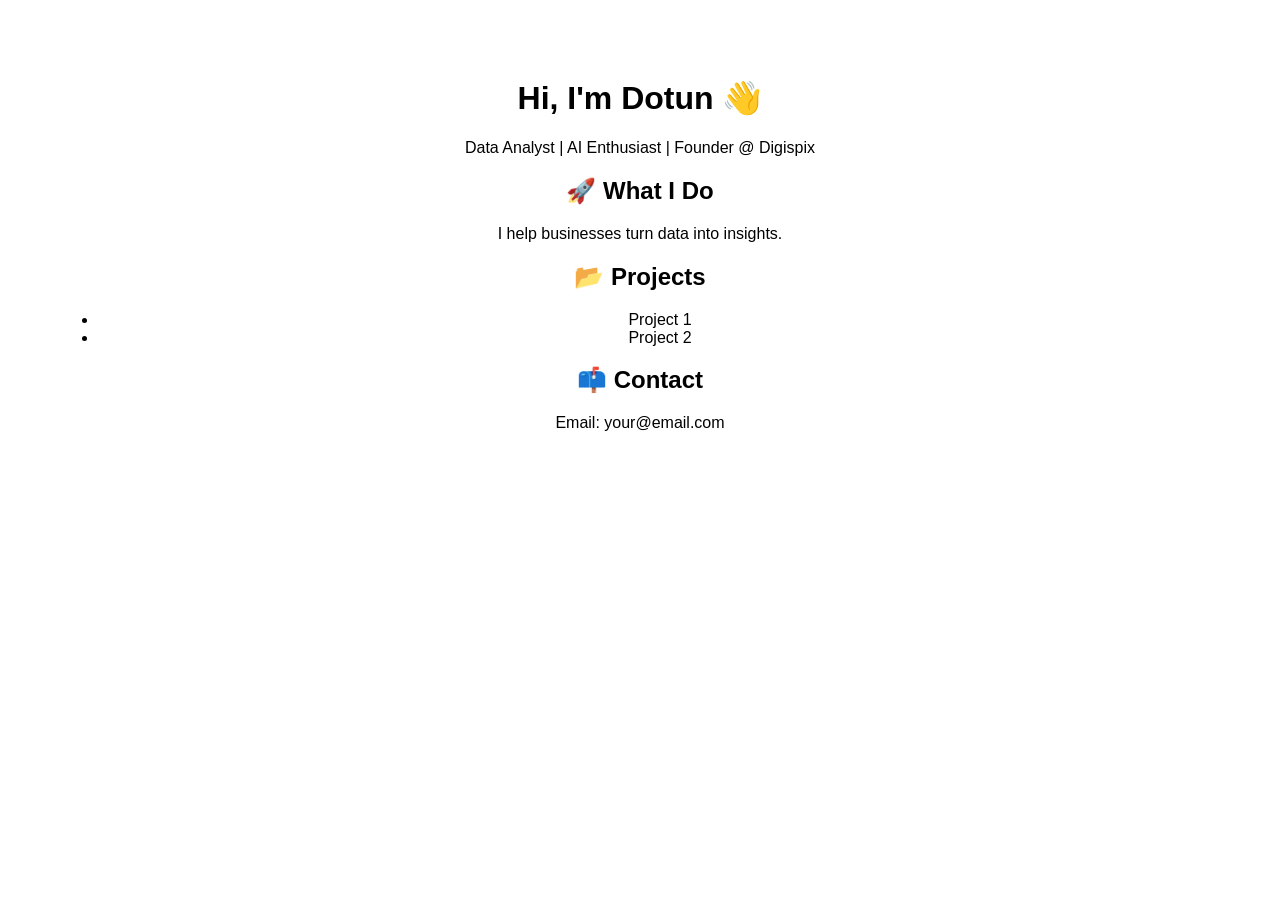
==== index.html @ e9aaa202 "Initialize HTML structure for personal portfolio webpage - Created index.html as the main entry poin" ====
<!DOCTYPE html>
<html>
<head>
  <title>Dotun Odumosu</title>
  <meta name="viewport" content="width=device-width, initial-scale=1">
</head>
<body style="font-family: Arial; text-align:center; padding:50px;">
  <h1>Hi, I'm Dotun 👋</h1>
  <p>Data Analyst | AI Enthusiast | Founder @ Digispix</p>

  <h2>🚀 What I Do</h2>
  <p>I help businesses turn data into insights.</p>

  <h2>📂 Projects</h2>
  <ul>
    <li>Project 1</li>
    <li>Project 2</li>
  </ul>

  <h2>📫 Contact</h2>
  <p>Email: your@email.com</p>
</body>
</html>
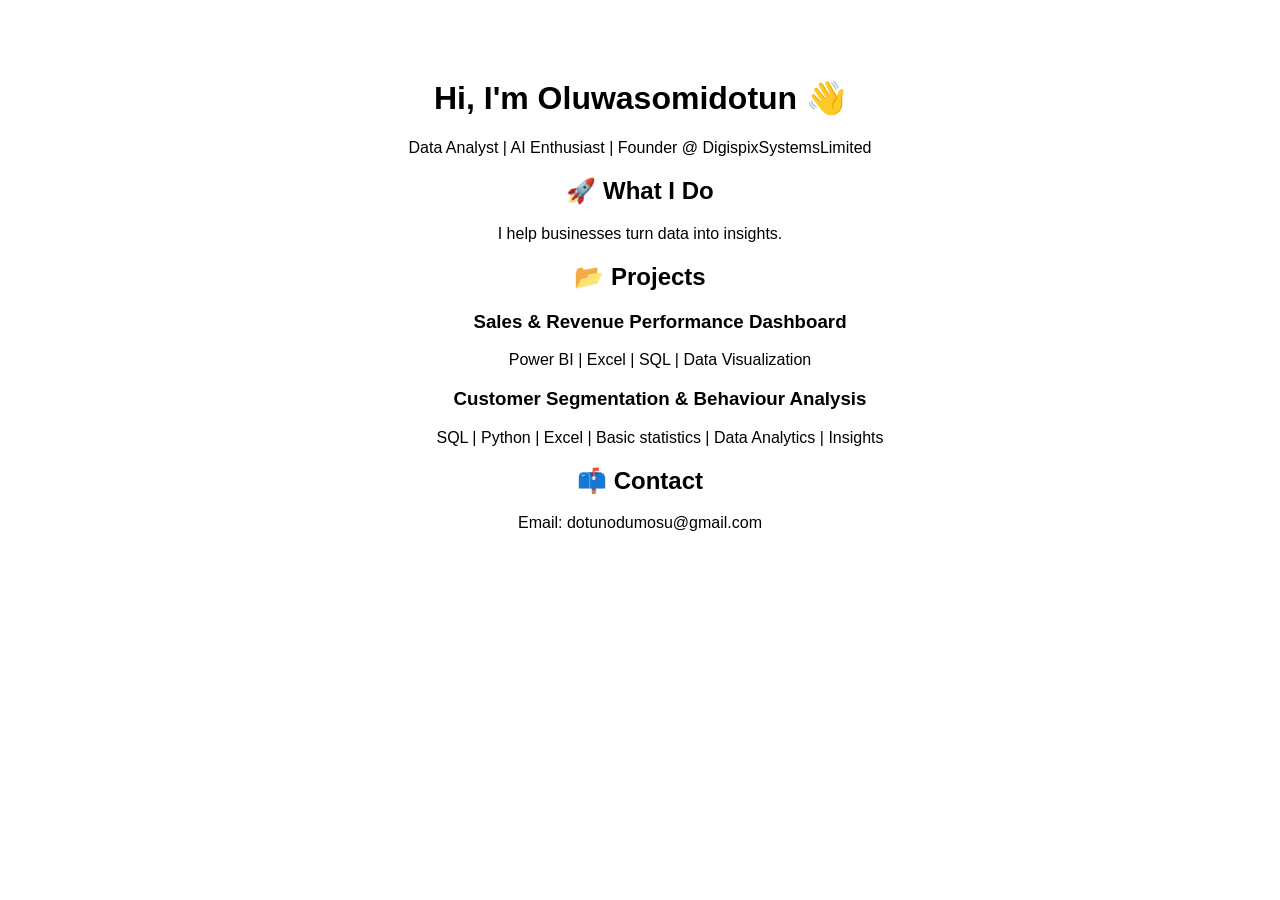
==== commit 54239c08: "Update personal information in index.html" ====
--- a/index.html
+++ b/index.html
@@ -1,23 +1,26 @@
 <!DOCTYPE html>
 <html>
 <head>
-  <title>Dotun Odumosu</title>
+  <title>Oluwasomidotun Odumosu</title>
   <meta name="viewport" content="width=device-width, initial-scale=1">
 </head>
 <body style="font-family: Arial; text-align:center; padding:50px;">
-  <h1>Hi, I'm Dotun 👋</h1>
-  <p>Data Analyst | AI Enthusiast | Founder @ Digispix</p>
+  <h1>Hi, I'm Oluwasomidotun 👋</h1>
+  <p>Data Analyst | AI Enthusiast | Founder @ DigispixSystemsLimited</p>
 
   <h2>🚀 What I Do</h2>
   <p>I help businesses turn data into insights.</p>
 
   <h2>📂 Projects</h2>
   <ul>
-    <li>Project 1</li>
-    <li>Project 2</li>
+    <h3>Sales & Revenue Performance Dashboard</h3>
+    <p>Power BI | Excel | SQL | Data Visualization</p>
+
+    <h3>Customer Segmentation & Behaviour Analysis</h3>
+    <p>SQL | Python | Excel | Basic statistics | Data Analytics | Insights</p>
   </ul>
 
   <h2>📫 Contact</h2>
-  <p>Email: your@email.com</p>
+  <p>Email: dotunodumosu@gmail.com</p>
 </body>
 </html>
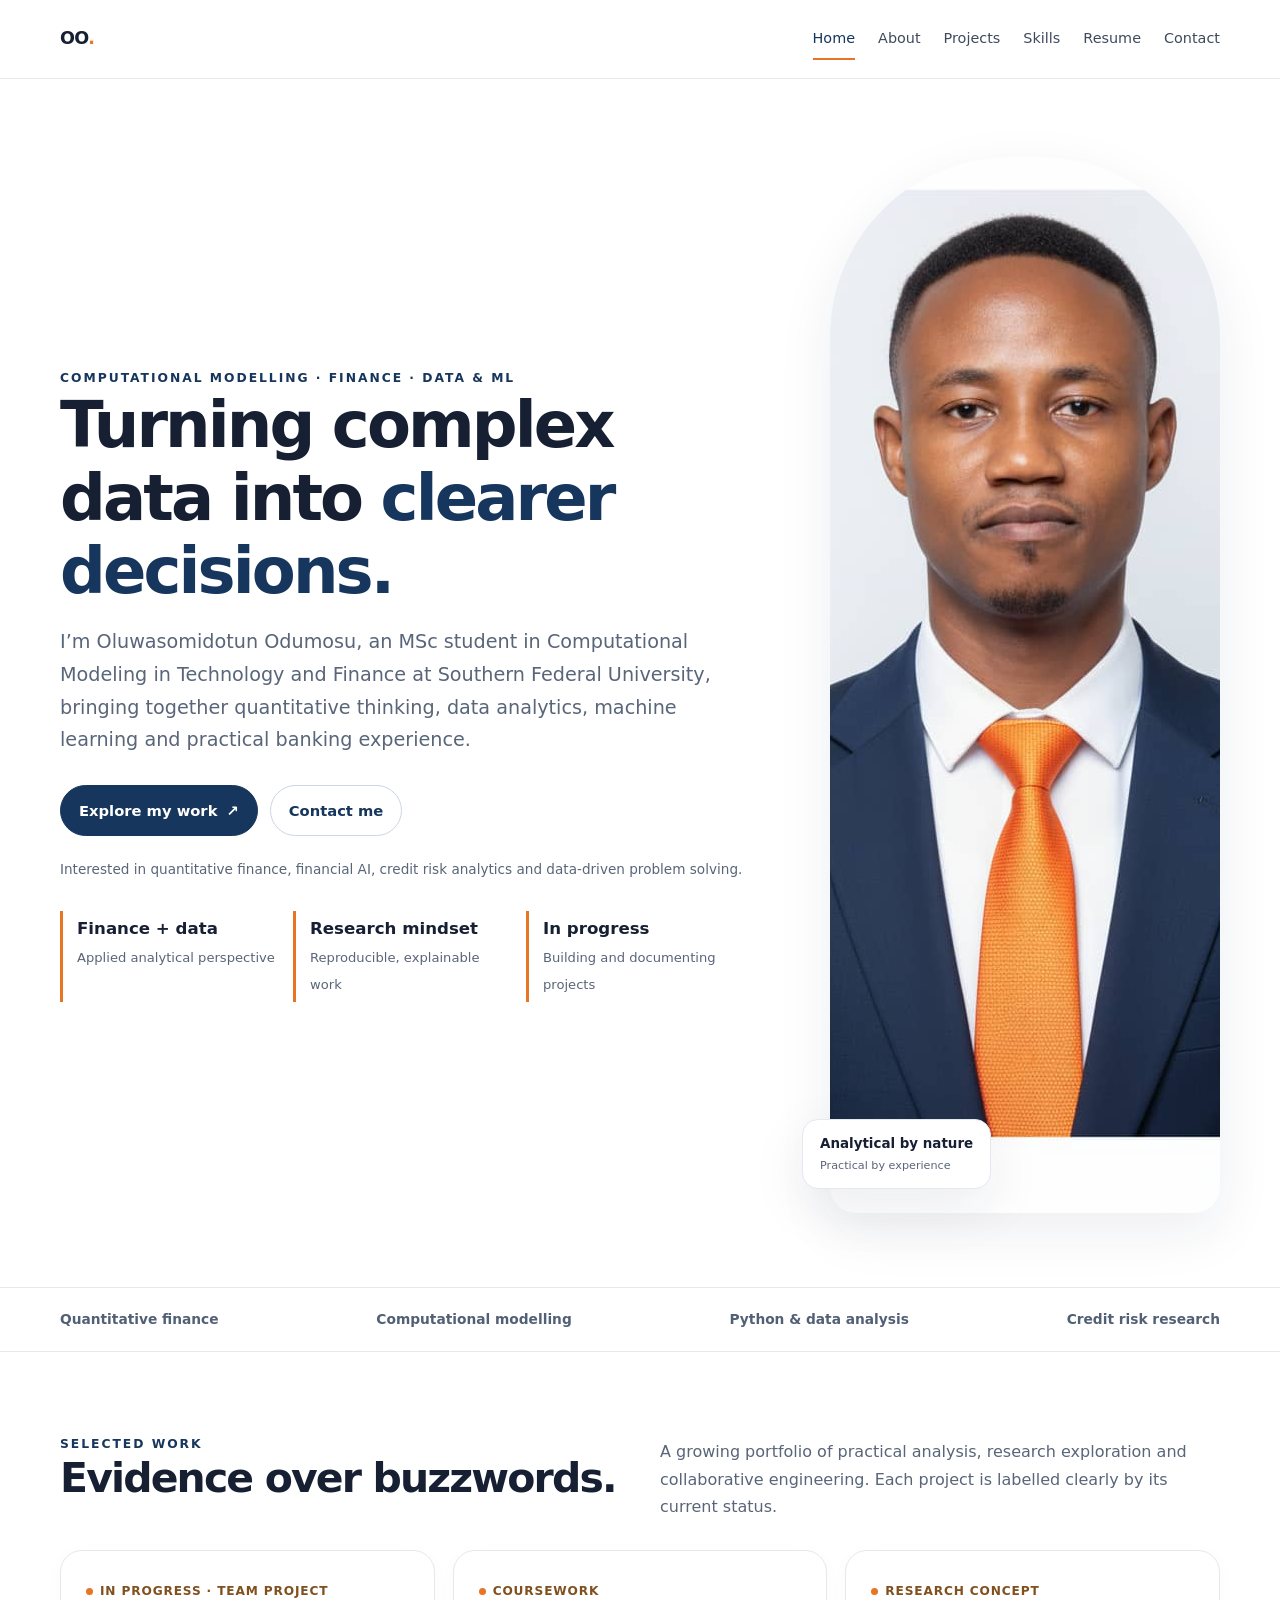
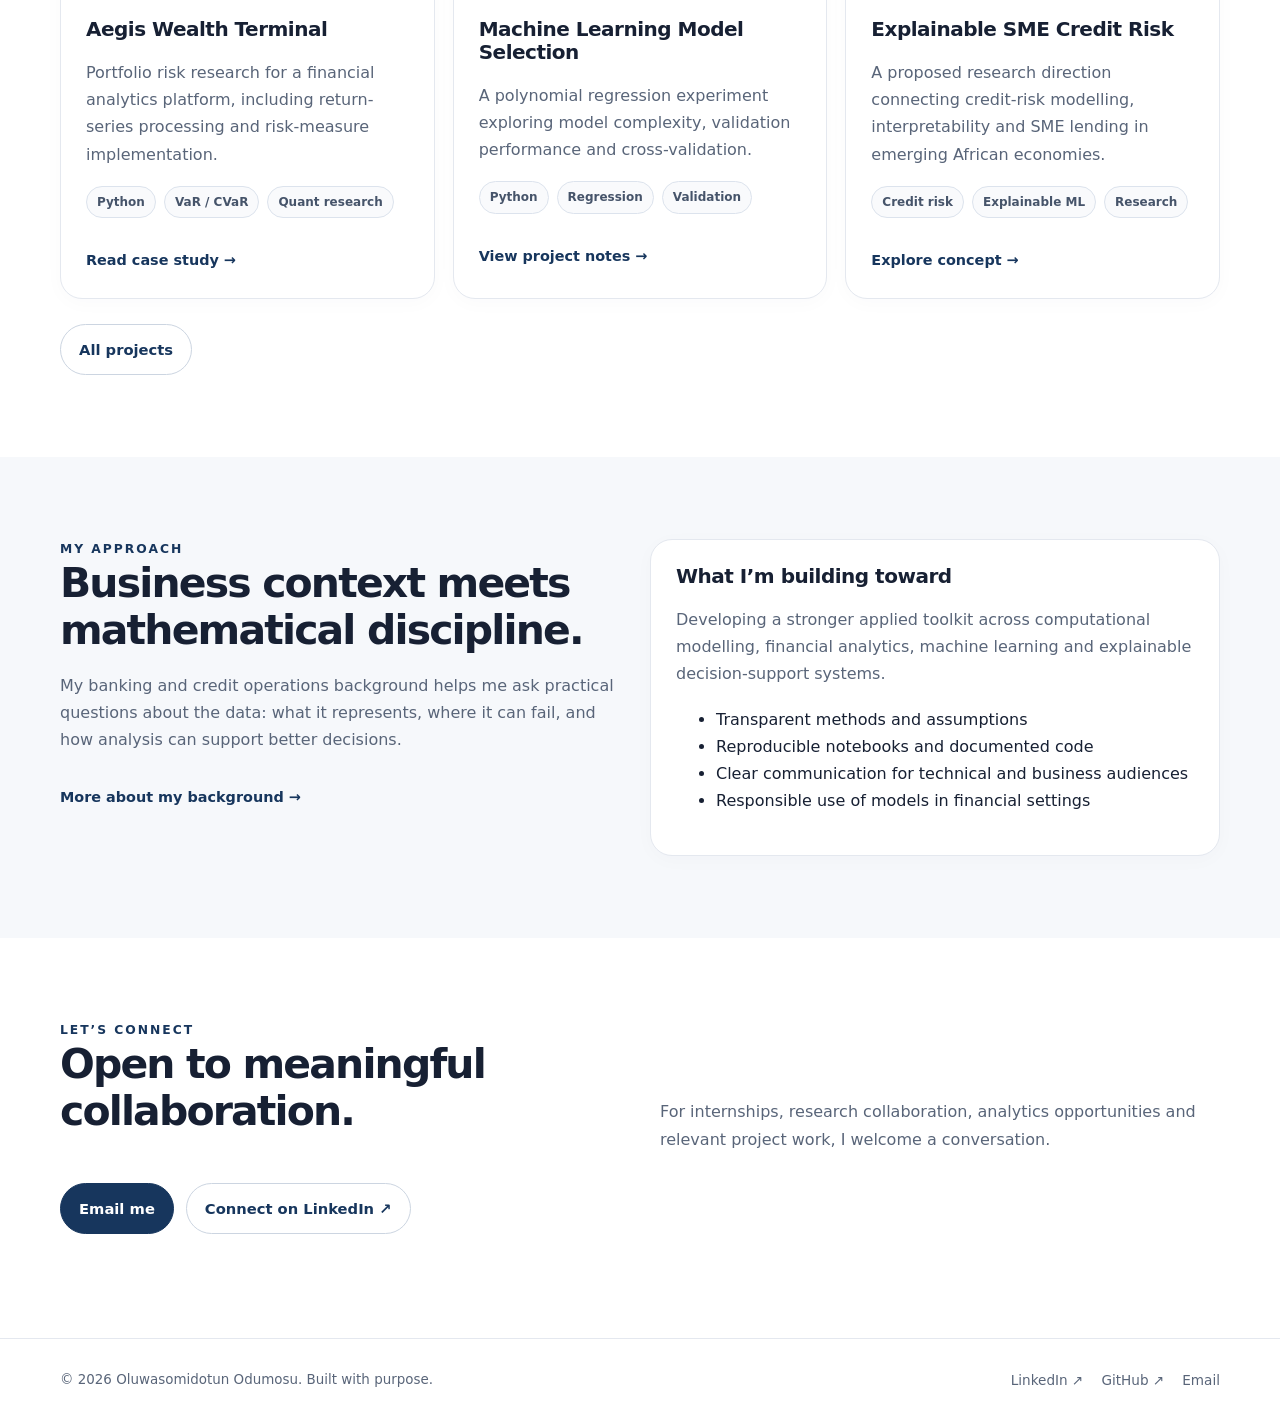
==== commit dc12d866: "Build premium multi-page portfolio" ====
--- a/index.html
+++ b/index.html
@@ -1,26 +1,7 @@
-<!DOCTYPE html>
-<html>
-<head>
-  <title>Oluwasomidotun Odumosu</title>
-  <meta name="viewport" content="width=device-width, initial-scale=1">
-</head>
-<body style="font-family: Arial; text-align:center; padding:50px;">
-  <h1>Hi, I'm Oluwasomidotun 👋</h1>
-  <p>Data Analyst | AI Enthusiast | Founder @ DigispixSystemsLimited</p>
-
-  <h2>🚀 What I Do</h2>
-  <p>I help businesses turn data into insights.</p>
-
-  <h2>📂 Projects</h2>
-  <ul>
-    <h3>Sales & Revenue Performance Dashboard</h3>
-    <p>Power BI | Excel | SQL | Data Visualization</p>
-
-    <h3>Customer Segmentation & Behaviour Analysis</h3>
-    <p>SQL | Python | Excel | Basic statistics | Data Analytics | Insights</p>
-  </ul>
-
-  <h2>📫 Contact</h2>
-  <p>Email: dotunodumosu@gmail.com</p>
-</body>
-</html>
+<!doctype html>
+<html lang="en"><head><meta charset="utf-8"><meta name="viewport" content="width=device-width,initial-scale=1"><meta name="theme-color" content="#ffffff"><meta name="description" content="Oluwasomidotun Odumosu — computational modelling, quantitative finance, data analytics and financial machine learning."><title>Home | Oluwasomidotun Odumosu</title><link rel="stylesheet" href="styles.css"><link rel="icon" href="assets/profile.jpg" type="image/jpeg"></head>
+<body><a class="skip-link" href="#main">Skip to content</a><header class="site-header"><div class="container nav-wrap"><a class="brand" href="index.html" aria-label="Oluwasomidotun Odumosu home">OO<span>.</span></a><button class="menu-toggle" type="button" aria-expanded="false" aria-controls="primary-nav">Menu</button><nav class="nav" id="primary-nav" aria-label="Primary navigation"><a href="index.html" aria-current="page">Home</a><a href="about.html">About</a><a href="projects.html">Projects</a><a href="skills.html">Skills</a><a href="resume.html">Resume</a><a href="contact.html">Contact</a></nav></div></header><main id="main"><section class="hero"><div class="container hero-grid"><div><div class="eyebrow">Computational modelling · Finance · Data & ML</div><h1>Turning complex data into <span class="highlight">clearer decisions.</span></h1><p class="lead">I’m Oluwasomidotun Odumosu, an MSc student in Computational Modeling in Technology and Finance at Southern Federal University, bringing together quantitative thinking, data analytics, machine learning and practical banking experience.</p><div class="hero-actions"><a class="button" href="projects.html">Explore my work <span aria-hidden="true">↗</span></a><a class="button secondary" href="contact.html">Contact me</a></div><p class="small">Interested in quantitative finance, financial AI, credit risk analytics and data-driven problem solving.</p><div class="metric-row"><div class="metric"><strong>Finance + data</strong><span>Applied analytical perspective</span></div><div class="metric"><strong>Research mindset</strong><span>Reproducible, explainable work</span></div><div class="metric"><strong>In progress</strong><span>Building and documenting projects</span></div></div></div><div class="hero-photo-wrap"><img class="hero-photo" src="assets/profile.jpg" alt="Professional portrait of Oluwasomidotun Odumosu" width="992" height="1056"><div class="photo-note">Analytical by nature<small>Practical by experience</small></div></div></div></section>
+<div class="trust-strip"><div class="container trust-items"><span>Quantitative finance</span><span>Computational modelling</span><span>Python & data analysis</span><span>Credit risk research</span></div></div>
+<section class="section"><div class="container"><div class="section-head"><div><div class="eyebrow">Selected work</div><h2>Evidence over buzzwords.</h2></div><p>A growing portfolio of practical analysis, research exploration and collaborative engineering. Each project is labelled clearly by its current status.</p></div><div class="grid-3"><article class="card"><span class="status">In progress · Team project</span><h3 style="margin-top:15px">Aegis Wealth Terminal</h3><p>Portfolio risk research for a financial analytics platform, including return-series processing and risk-measure implementation.</p><div class="tag-row"><span class="tag">Python</span><span class="tag">VaR / CVaR</span><span class="tag">Quant research</span></div><a class="card-link" href="projects/aegis-wealth-terminal.html">Read case study →</a></article><article class="card"><span class="status">Coursework</span><h3 style="margin-top:15px">Machine Learning Model Selection</h3><p>A polynomial regression experiment exploring model complexity, validation performance and cross-validation.</p><div class="tag-row"><span class="tag">Python</span><span class="tag">Regression</span><span class="tag">Validation</span></div><a class="card-link" href="projects.html#model-selection">View project notes →</a></article><article class="card"><span class="status">Research concept</span><h3 style="margin-top:15px">Explainable SME Credit Risk</h3><p>A proposed research direction connecting credit-risk modelling, interpretability and SME lending in emerging African economies.</p><div class="tag-row"><span class="tag">Credit risk</span><span class="tag">Explainable ML</span><span class="tag">Research</span></div><a class="card-link" href="projects.html#credit-risk">Explore concept →</a></article></div><div style="margin-top:25px"><a class="button secondary" href="projects.html">All projects</a></div></div></section>
+<section class="section soft"><div class="container grid-2"><div><div class="eyebrow">My approach</div><h2>Business context meets mathematical discipline.</h2><p>My banking and credit operations background helps me ask practical questions about the data: what it represents, where it can fail, and how analysis can support better decisions.</p><a class="card-link" href="about.html">More about my background →</a></div><div class="card"><h3>What I’m building toward</h3><p>Developing a stronger applied toolkit across computational modelling, financial analytics, machine learning and explainable decision-support systems.</p><ul><li>Transparent methods and assumptions</li><li>Reproducible notebooks and documented code</li><li>Clear communication for technical and business audiences</li><li>Responsible use of models in financial settings</li></ul></div></div></section>
+<section class="section"><div class="container"><div class="section-head"><div><div class="eyebrow">Let’s connect</div><h2>Open to meaningful collaboration.</h2></div><p>For internships, research collaboration, analytics opportunities and relevant project work, I welcome a conversation.</p></div><div class="hero-actions"><a class="button" href="mailto:odumosu@sfedu.ru">Email me</a><a class="button secondary" href="https://www.linkedin.com/in/oluwasomidotun-odumosu-31854b177/" target="_blank" rel="noopener noreferrer">Connect on LinkedIn ↗</a></div></div></section></main><footer class="footer"><div class="container footer-inner"><p>© <span data-year>2026</span> Oluwasomidotun Odumosu. Built with purpose.</p><div class="footer-links"><a href="https://www.linkedin.com/in/oluwasomidotun-odumosu-31854b177/" target="_blank" rel="noopener noreferrer">LinkedIn ↗</a><a href="https://github.com/dotunodomosu" target="_blank" rel="noopener noreferrer">GitHub ↗</a><a href="mailto:odumosu@sfedu.ru">Email</a></div></div></footer><script src="script.js" defer></script></body></html>
--- a/styles.css
+++ b/styles.css
@@ -0,0 +1,5 @@
+:root{--ink:#172033;--muted:#596579;--line:#e4e8ef;--paper:#fff;--soft:#f6f8fb;--navy:#17365d;--accent:#e87524;--max:1160px;--radius:22px;--shadow:0 18px 55px rgba(24,39,75,.08)}
+*{box-sizing:border-box}html{scroll-behavior:smooth}body{margin:0;background:var(--paper);color:var(--ink);font-family:Inter,ui-sans-serif,system-ui,-apple-system,"Segoe UI",sans-serif;line-height:1.7;-webkit-font-smoothing:antialiased}a{color:inherit;text-decoration:none}a:focus-visible,button:focus-visible{outline:3px solid #e87524;outline-offset:4px}.container{width:min(var(--max),calc(100% - 44px));margin-inline:auto}.skip-link{position:absolute;left:-9999px;top:8px;background:#fff;padding:10px}.skip-link:focus{left:8px;z-index:20}.site-header{position:sticky;top:0;z-index:10;background:rgba(255,255,255,.93);backdrop-filter:blur(14px);border-bottom:1px solid rgba(228,232,239,.9)}.nav-wrap{min-height:78px;display:flex;align-items:center;justify-content:space-between;gap:24px}.brand{font-weight:800;letter-spacing:-.04em;font-size:1.1rem}.brand span{color:var(--accent)}.nav{display:flex;align-items:center;gap:23px;font-size:.9rem;color:#3f4a5d}.nav a{padding:8px 0;border-bottom:2px solid transparent}.nav a:hover,.nav a[aria-current=page]{color:var(--navy);border-color:var(--accent)}.menu-toggle{display:none;background:#fff;border:1px solid var(--line);border-radius:10px;padding:8px 12px;font:inherit}.eyebrow{font-size:.77rem;letter-spacing:.16em;text-transform:uppercase;font-weight:800;color:var(--navy)}h1,h2,h3{line-height:1.14;letter-spacing:-.045em;margin:0 0 18px}h1{font-size:clamp(2.6rem,5vw,4.7rem);max-width:760px}h2{font-size:clamp(1.9rem,3.2vw,2.8rem)}h3{font-size:1.25rem;letter-spacing:-.025em}p{margin:0 0 18px;color:var(--muted)}.lead{font-size:clamp(1.08rem,1.5vw,1.25rem);max-width:720px}.hero{padding:78px 0 74px}.hero-grid{display:grid;grid-template-columns:1.25fr .75fr;align-items:center;gap:64px}.hero h1 .highlight{color:var(--navy)}.hero-actions{display:flex;flex-wrap:wrap;gap:12px;margin:28px 0 22px}.button{display:inline-flex;align-items:center;justify-content:center;gap:9px;padding:12px 18px;border-radius:999px;border:1px solid var(--navy);background:var(--navy);color:#fff;font-weight:700;font-size:.92rem;transition:transform .2s,box-shadow .2s}.button:hover{transform:translateY(-2px);box-shadow:0 9px 22px rgba(23,54,93,.18)}.button.secondary{background:#fff;color:var(--navy);border-color:#ccd5e1}.button.orange{background:var(--accent);border-color:var(--accent)}.hero-photo-wrap{position:relative;max-width:390px;justify-self:end}.hero-photo{display:block;width:100%;aspect-ratio:4/4.4;object-fit:cover;object-position:center 22%;border-radius:180px 180px 26px 26px;background:var(--soft);box-shadow:var(--shadow)}.photo-note{position:absolute;bottom:24px;left:-28px;background:#fff;border:1px solid var(--line);border-radius:16px;padding:13px 17px;box-shadow:var(--shadow);font-size:.84rem;font-weight:700}.photo-note small{display:block;color:var(--muted);font-weight:500}.trust-strip{border-block:1px solid var(--line);padding:20px 0}.trust-items{display:flex;justify-content:space-between;gap:20px;flex-wrap:wrap;color:#526076;font-size:.86rem;font-weight:700}.section{padding:82px 0}.section.soft{background:var(--soft)}.section-head{display:flex;align-items:end;justify-content:space-between;gap:24px;margin-bottom:30px}.section-head p{max-width:560px;margin:0}.grid-3{display:grid;grid-template-columns:repeat(3,1fr);gap:18px}.grid-2{display:grid;grid-template-columns:repeat(2,1fr);gap:20px}.card{border:1px solid var(--line);border-radius:var(--radius);padding:25px;background:#fff;box-shadow:0 4px 20px rgba(24,39,75,.025)}.card p:last-child{margin-bottom:0}.card-link{display:inline-flex;margin-top:14px;font-weight:800;color:var(--navy);font-size:.9rem}.card-link:hover{color:var(--accent)}.tag-row{display:flex;flex-wrap:wrap;gap:8px;margin:16px 0}.tag{display:inline-flex;border:1px solid #dce3ed;background:#f9fafc;color:#46546a;padding:5px 10px;border-radius:999px;font-size:.75rem;font-weight:700}.status{display:inline-flex;align-items:center;gap:7px;color:#80501e;font-size:.76rem;font-weight:800;text-transform:uppercase;letter-spacing:.07em}.status:before{content:"";width:7px;height:7px;border-radius:50%;background:var(--accent)}.metric-row{display:grid;grid-template-columns:repeat(3,1fr);gap:14px;margin-top:30px}.metric{border-left:3px solid var(--accent);padding:4px 0 4px 14px}.metric strong{display:block;font-size:1.04rem}.metric span{font-size:.82rem;color:var(--muted)}.page-hero{padding:68px 0 44px;background:linear-gradient(180deg,#fbfcfe,#fff)}.page-hero h1{font-size:clamp(2.5rem,4.5vw,4rem)}.content-narrow{max-width:850px}.prose h2{margin-top:36px}.prose ul{color:var(--muted);padding-left:22px}.prose li{padding:4px 0}.timeline{border-left:2px solid var(--line);padding-left:24px;margin:24px 0}.timeline-item{position:relative;padding:0 0 24px}.timeline-item:before{content:"";position:absolute;left:-31px;top:7px;width:12px;height:12px;border-radius:50%;background:var(--accent);border:3px solid #fff;box-shadow:0 0 0 1px var(--line)}.timeline-item .date{font-size:.8rem;font-weight:800;color:var(--navy);letter-spacing:.04em;text-transform:uppercase}.skill-group{padding:22px 0;border-bottom:1px solid var(--line)}.skill-group:last-child{border-bottom:0}.skill-group h3{margin-bottom:8px}.project-hero{padding:56px 0 42px}.project-layout{display:grid;grid-template-columns:minmax(0,1fr) 290px;gap:42px;align-items:start}.sidebar{background:var(--soft);padding:23px;border-radius:18px;border:1px solid var(--line)}.sidebar p{font-size:.9rem}.sidebar strong{color:var(--ink)}.callout{border-left:4px solid var(--accent);padding:16px 20px;background:#fff8f2;border-radius:0 12px 12px 0;margin:24px 0}.contact-grid{display:grid;grid-template-columns:.8fr 1.2fr;gap:26px}.contact-link{display:flex;align-items:center;justify-content:space-between;gap:14px;padding:17px 0;border-bottom:1px solid var(--line);font-weight:750}.contact-link span{color:var(--muted);font-size:.88rem;font-weight:500}.notice{padding:20px;border:1px solid #f0d7c4;background:#fff8f2;border-radius:16px;color:#62452e}.footer{padding:30px 0;border-top:1px solid var(--line)}.footer-inner{display:flex;justify-content:space-between;gap:20px;align-items:center;flex-wrap:wrap}.footer p{margin:0;font-size:.84rem}.footer-links{display:flex;gap:18px;font-size:.85rem;color:var(--muted)}.small{font-size:.85rem}.muted{color:var(--muted)}.resume-panel{padding:30px;border:1px solid var(--line);border-radius:var(--radius);background:#fff}.resume-top{display:flex;justify-content:space-between;gap:18px;align-items:start;flex-wrap:wrap}.resume-top h2{font-size:1.6rem}.rule{border:0;border-top:1px solid var(--line);margin:25px 0}.back-link{display:inline-flex;color:var(--navy);font-weight:750;margin-bottom:20px}.back-link:hover{color:var(--accent)}
+@media(max-width:900px){.hero-grid{grid-template-columns:1fr .7fr;gap:30px}.nav{gap:13px}.grid-3{grid-template-columns:repeat(2,1fr)}.project-layout{grid-template-columns:1fr 250px}.contact-grid{grid-template-columns:1fr 1fr}}
+@media(max-width:720px){.container{width:min(var(--max),calc(100% - 32px))}.nav-wrap{min-height:68px}.menu-toggle{display:block}.nav{display:none;position:absolute;left:0;right:0;top:68px;padding:15px 22px 20px;background:#fff;border-bottom:1px solid var(--line);flex-direction:column;align-items:stretch;gap:4px}.nav.open{display:flex}.nav a{padding:10px 0}.hero{padding:50px 0}.hero-grid{grid-template-columns:1fr;gap:34px}.hero-photo-wrap{justify-self:start;width:min(78%,340px);margin:0 auto}.photo-note{left:-12px}.section{padding:58px 0}.section-head{display:block}.section-head p{margin-top:12px}.grid-3,.grid-2,.metric-row,.contact-grid,.project-layout{grid-template-columns:1fr}.page-hero{padding:50px 0 30px}.trust-items{justify-content:flex-start}.card{padding:21px}.project-layout{gap:24px}}
+@media(prefers-reduced-motion:reduce){html{scroll-behavior:auto}*,*:before,*:after{transition:none!important}}
